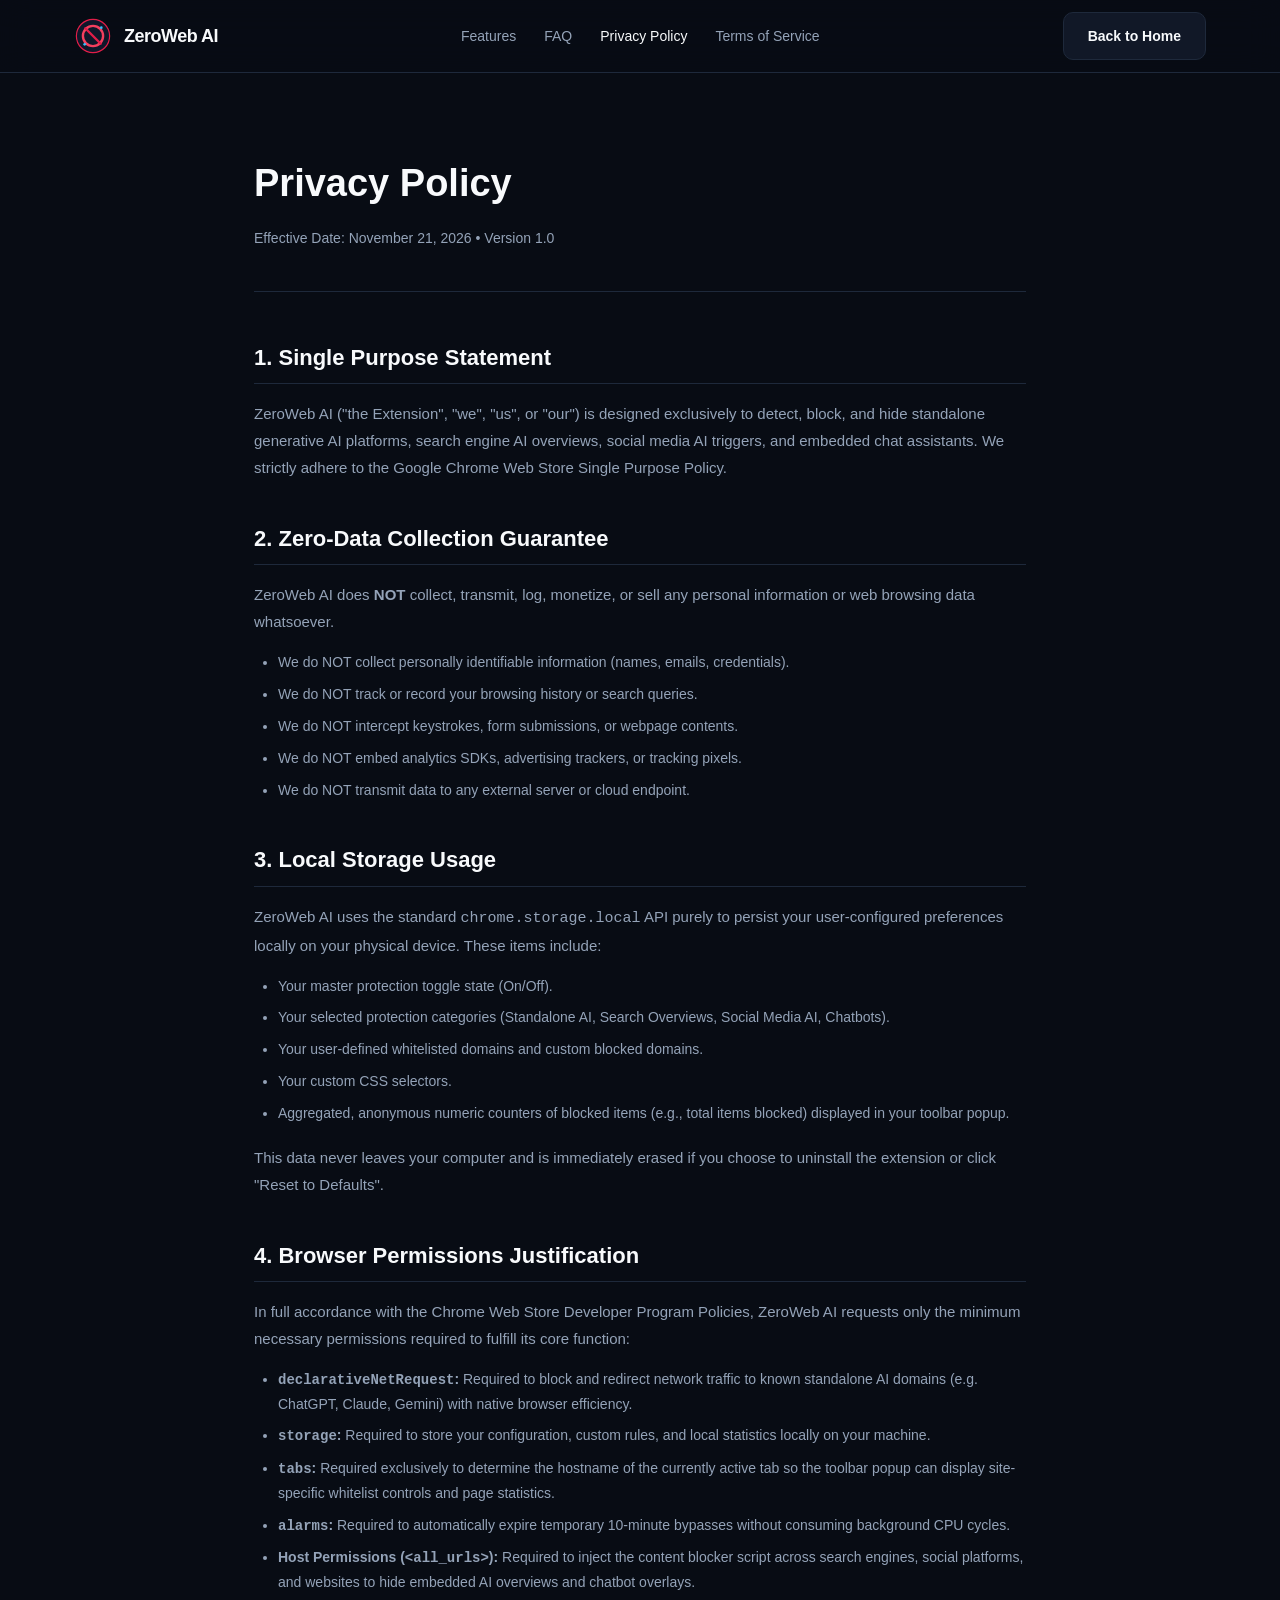
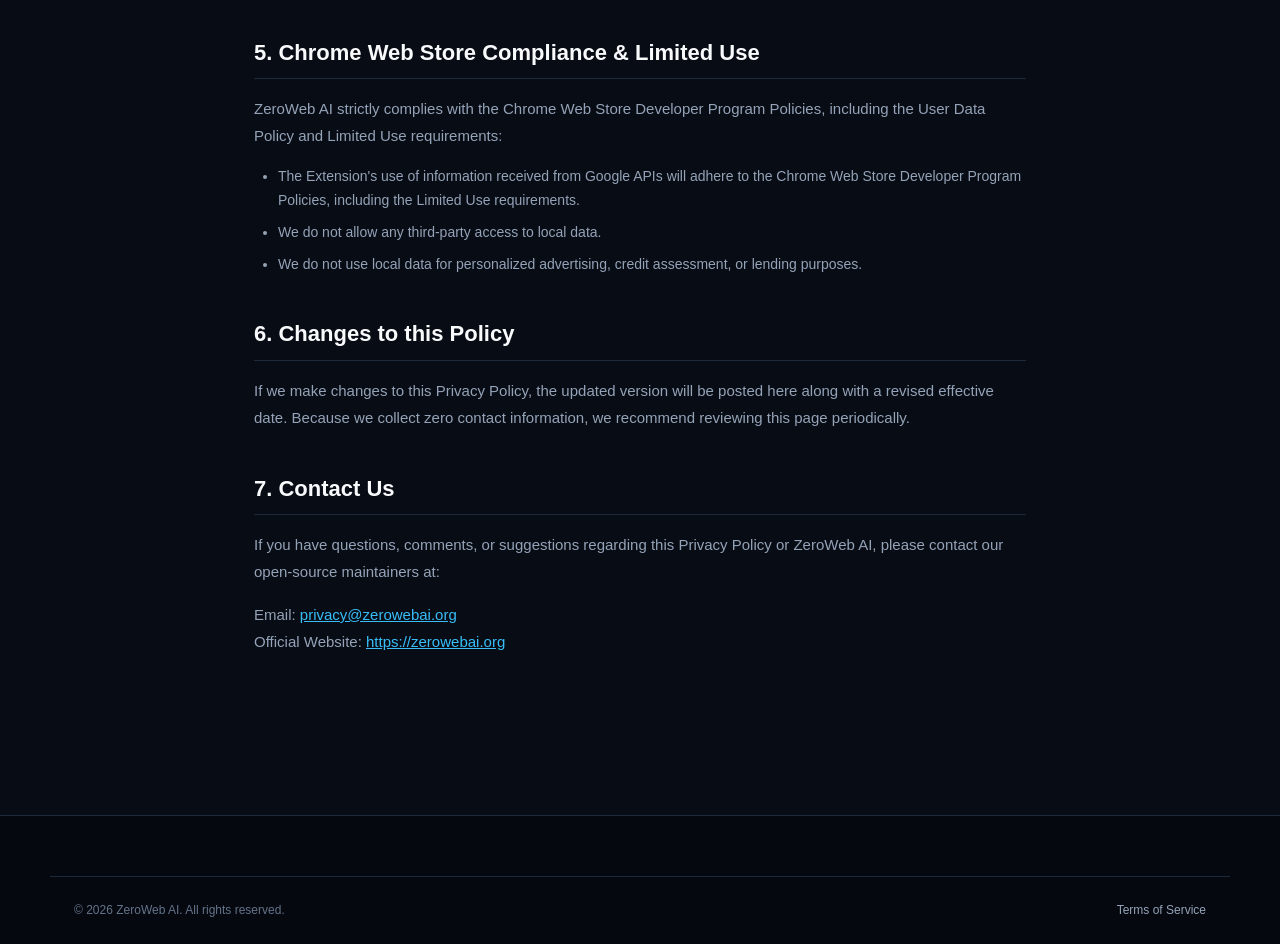
==== website/privacy.html @ 83c86792 "feat: complete initial production-ready build of ZeroWeb AI extension and website" ====
<!DOCTYPE html>
<html lang="en">
<head>
  <meta charset="UTF-8">
  <meta name="viewport" content="width=device-width, initial-scale=1.0">
  <title>Privacy Policy - ZeroWeb AI</title>
  <meta name="description" content="Privacy Policy for ZeroWeb AI Chrome Extension. Strict Zero-Data Collection and Chrome Web Store Compliance.">
  <link rel="icon" type="image/x-icon" href="favicon.ico">
  <link rel="stylesheet" href="styles.css">
</head>
<body>
  <!-- Header -->
  <header class="site-header">
    <div class="container nav-wrap">
      <a href="index.html" class="brand">
        <svg xmlns="http://www.w3.org/2000/svg" viewBox="0 0 128 128" width="36" height="36" class="brand-logo">
          <circle cx="64" cy="64" r="56" fill="#0F172A" stroke="#E11D48" stroke-width="4" />
          <circle cx="64" cy="64" r="34" fill="none" stroke="#F43F5E" stroke-width="8" />
          <line x1="38" y1="38" x2="90" y2="90" stroke="#E11D48" stroke-width="8" stroke-linecap="round" />
          <circle cx="92" cy="36" r="4.5" fill="#38BDF8" />
          <circle cx="36" cy="92" r="4.5" fill="#38BDF8" />
        </svg>
        <span class="brand-title">ZeroWeb AI</span>
      </a>
      <nav class="nav-links">
        <a href="index.html#features">Features</a>
        <a href="index.html#faq">FAQ</a>
        <a href="privacy.html" style="color: var(--text-main);">Privacy Policy</a>
        <a href="terms.html">Terms of Service</a>
      </nav>
      <a href="index.html" class="btn btn-secondary">Back to Home</a>
    </div>
  </header>

  <!-- Legal Body -->
  <main class="legal-page">
    <div class="container legal-content">
      <div class="legal-header">
        <h1>Privacy Policy</h1>
        <p class="effective-date">Effective Date: November 21, 2026 &bull; Version 1.0</p>
      </div>

      <section>
        <h2>1. Single Purpose Statement</h2>
        <p>
          ZeroWeb AI ("the Extension", "we", "us", or "our") is designed exclusively to detect, block, and hide standalone generative AI platforms, search engine AI overviews, social media AI triggers, and embedded chat assistants. We strictly adhere to the Google Chrome Web Store Single Purpose Policy.
        </p>
      </section>

      <section>
        <h2>2. Zero-Data Collection Guarantee</h2>
        <p>
          ZeroWeb AI does <strong>NOT</strong> collect, transmit, log, monetize, or sell any personal information or web browsing data whatsoever.
        </p>
        <ul>
          <li>We do NOT collect personally identifiable information (names, emails, credentials).</li>
          <li>We do NOT track or record your browsing history or search queries.</li>
          <li>We do NOT intercept keystrokes, form submissions, or webpage contents.</li>
          <li>We do NOT embed analytics SDKs, advertising trackers, or tracking pixels.</li>
          <li>We do NOT transmit data to any external server or cloud endpoint.</li>
        </ul>
      </section>

      <section>
        <h2>3. Local Storage Usage</h2>
        <p>
          ZeroWeb AI uses the standard <code>chrome.storage.local</code> API purely to persist your user-configured preferences locally on your physical device. These items include:
        </p>
        <ul>
          <li>Your master protection toggle state (On/Off).</li>
          <li>Your selected protection categories (Standalone AI, Search Overviews, Social Media AI, Chatbots).</li>
          <li>Your user-defined whitelisted domains and custom blocked domains.</li>
          <li>Your custom CSS selectors.</li>
          <li>Aggregated, anonymous numeric counters of blocked items (e.g., total items blocked) displayed in your toolbar popup.</li>
        </ul>
        <p>
          This data never leaves your computer and is immediately erased if you choose to uninstall the extension or click "Reset to Defaults".
        </p>
      </section>

      <section>
        <h2>4. Browser Permissions Justification</h2>
        <p>
          In full accordance with the Chrome Web Store Developer Program Policies, ZeroWeb AI requests only the minimum necessary permissions required to fulfill its core function:
        </p>
        <ul>
          <li>
            <strong><code>declarativeNetRequest</code>:</strong> Required to block and redirect network traffic to known standalone AI domains (e.g. ChatGPT, Claude, Gemini) with native browser efficiency.
          </li>
          <li>
            <strong><code>storage</code>:</strong> Required to store your configuration, custom rules, and local statistics locally on your machine.
          </li>
          <li>
            <strong><code>tabs</code>:</strong> Required exclusively to determine the hostname of the currently active tab so the toolbar popup can display site-specific whitelist controls and page statistics.
          </li>
          <li>
            <strong><code>alarms</code>:</strong> Required to automatically expire temporary 10-minute bypasses without consuming background CPU cycles.
          </li>
          <li>
            <strong>Host Permissions (<code>&lt;all_urls&gt;</code>):</strong> Required to inject the content blocker script across search engines, social platforms, and websites to hide embedded AI overviews and chatbot overlays.
          </li>
        </ul>
      </section>

      <section>
        <h2>5. Chrome Web Store Compliance & Limited Use</h2>
        <p>
          ZeroWeb AI strictly complies with the Chrome Web Store Developer Program Policies, including the User Data Policy and Limited Use requirements:
        </p>
        <ul>
          <li>The Extension's use of information received from Google APIs will adhere to the Chrome Web Store Developer Program Policies, including the Limited Use requirements.</li>
          <li>We do not allow any third-party access to local data.</li>
          <li>We do not use local data for personalized advertising, credit assessment, or lending purposes.</li>
        </ul>
      </section>

      <section>
        <h2>6. Changes to this Policy</h2>
        <p>
          If we make changes to this Privacy Policy, the updated version will be posted here along with a revised effective date. Because we collect zero contact information, we recommend reviewing this page periodically.
        </p>
      </section>

      <section>
        <h2>7. Contact Us</h2>
        <p>
          If you have questions, comments, or suggestions regarding this Privacy Policy or ZeroWeb AI, please contact our open-source maintainers at:
        </p>
        <p>
          Email: <a href="mailto:privacy@zerowebai.org" style="color: var(--cyan);">privacy@zerowebai.org</a><br>
          Official Website: <a href="index.html" style="color: var(--cyan);">https://zerowebai.org</a>
        </p>
      </section>
    </div>
  </main>

  <!-- Footer -->
  <footer class="site-footer">
    <div class="container footer-bottom">
      <span>&copy; 2026 ZeroWeb AI. All rights reserved.</span>
      <span><a href="terms.html" style="color: var(--text-muted); text-decoration: none;">Terms of Service</a></span>
    </div>
  </footer>
</body>
</html>
---- website/styles.css ----
/* ==========================================================================
   ZeroWeb AI - Promotional & Legal Static Website Stylesheet
   Modern, responsive, typography-rich dark aesthetic
   ========================================================================== */

:root {
  --bg-page: #080c14;
  --bg-surface: #0f172a;
  --bg-card: #111827;
  --bg-card-hover: #1e293b;
  --border: #1e293b;
  --border-highlight: #334155;
  --text-main: #f8fafc;
  --text-muted: #94a3b8;
  --text-dim: #64748b;
  --primary: #e11d48;
  --primary-hover: #f43f5e;
  --primary-glow: rgba(225, 29, 72, 0.25);
  --cyan: #38bdf8;
  --emerald: #10b981;
  --purple: #818cf8;
}

* {
  box-sizing: border-box;
  margin: 0;
  padding: 0;
}

html {
  scroll-behavior: smooth;
  font-family: -apple-system, BlinkMacSystemFont, "Segoe UI", Roboto, Oxygen, Ubuntu, Cantarell, sans-serif;
  background-color: var(--bg-page);
  color: var(--text-main);
  line-height: 1.6;
}

body {
  overflow-x: hidden;
}

/* Container */
.container {
  max-width: 1180px;
  margin: 0 auto;
  padding: 0 24px;
}

/* Header & Nav */
.site-header {
  position: sticky;
  top: 0;
  z-index: 100;
  background: rgba(8, 12, 20, 0.8);
  backdrop-filter: blur(16px);
  border-bottom: 1px solid var(--border);
}

.nav-wrap {
  display: flex;
  justify-content: space-between;
  align-items: center;
  height: 72px;
}

.brand {
  display: flex;
  align-items: center;
  gap: 12px;
  text-decoration: none;
}

.brand-logo {
  width: 38px;
  height: 38px;
  border-radius: 8px;
}

.brand-title {
  font-size: 18px;
  font-weight: 800;
  color: var(--text-main);
  letter-spacing: -0.5px;
}

.nav-links {
  display: flex;
  align-items: center;
  gap: 28px;
}

.nav-links a {
  color: var(--text-muted);
  text-decoration: none;
  font-size: 14px;
  font-weight: 500;
  transition: color 0.2s ease;
}

.nav-links a:hover {
  color: var(--text-main);
}

/* Buttons */
.btn {
  display: inline-flex;
  align-items: center;
  justify-content: center;
  gap: 8px;
  padding: 12px 24px;
  border-radius: 10px;
  font-size: 14px;
  font-weight: 600;
  text-decoration: none;
  cursor: pointer;
  border: none;
  transition: all 0.2s ease;
}

.btn-primary {
  background: var(--primary);
  color: #ffffff;
  box-shadow: 0 0 20px var(--primary-glow);
}

.btn-primary:hover {
  background: var(--primary-hover);
  transform: translateY(-1px);
  box-shadow: 0 0 28px rgba(225, 29, 72, 0.45);
}

.btn-secondary {
  background: var(--bg-card);
  color: var(--text-main);
  border: 1px solid var(--border);
}

.btn-secondary:hover {
  background: var(--bg-card-hover);
  border-color: var(--border-highlight);
}

/* Hero Section */
.hero {
  padding: 90px 0 60px;
  text-align: center;
  position: relative;
}

.hero-badge {
  display: inline-flex;
  align-items: center;
  gap: 8px;
  background: rgba(225, 29, 72, 0.1);
  border: 1px solid rgba(225, 29, 72, 0.3);
  color: var(--primary-hover);
  font-size: 12px;
  font-weight: 700;
  text-transform: uppercase;
  letter-spacing: 0.8px;
  padding: 6px 16px;
  border-radius: 20px;
  margin-bottom: 24px;
}

.hero h1 {
  font-size: clamp(36px, 5.5vw, 64px);
  font-weight: 900;
  letter-spacing: -1.5px;
  line-height: 1.15;
  margin-bottom: 24px;
}

.hero h1 .highlight {
  background: linear-gradient(135deg, #f43f5e 0%, #fb7185 50%, #38bdf8 100%);
  -webkit-background-clip: text;
  -webkit-text-fill-color: transparent;
}

.hero-subtitle {
  font-size: 18px;
  color: var(--text-muted);
  max-width: 680px;
  margin: 0 auto 36px;
  line-height: 1.6;
}

.hero-cta {
  display: flex;
  justify-content: center;
  gap: 16px;
  margin-bottom: 56px;
  flex-wrap: wrap;
}

/* Interactive Demo Showcase */
.demo-preview {
  background: var(--bg-surface);
  border: 1px solid var(--border);
  border-radius: 16px;
  padding: 24px;
  box-shadow: 0 25px 50px -12px rgba(0, 0, 0, 0.8);
  max-width: 900px;
  margin: 0 auto;
}

.demo-bar {
  display: flex;
  justify-content: space-between;
  align-items: center;
  padding-bottom: 16px;
  border-bottom: 1px solid var(--border);
  margin-bottom: 20px;
}

.demo-title {
  font-size: 13px;
  font-weight: 600;
  color: var(--text-muted);
  display: flex;
  align-items: center;
  gap: 8px;
}

.demo-toggle-switch {
  display: flex;
  align-items: center;
  gap: 12px;
  background: var(--bg-card);
  padding: 6px 14px;
  border-radius: 20px;
  border: 1px solid var(--border);
}

.demo-switch-label {
  font-size: 12px;
  font-weight: 600;
}

/* Mock Search Engine Page */
.mock-search-engine {
  text-align: left;
  background: #0b0f19;
  border: 1px solid var(--border);
  border-radius: 12px;
  padding: 20px;
}

.mock-search-input {
  background: #1e293b;
  border-radius: 24px;
  padding: 10px 18px;
  color: #cbd5e1;
  font-size: 13px;
  margin-bottom: 20px;
  display: flex;
  align-items: center;
  gap: 10px;
}

.mock-ai-overview {
  background: linear-gradient(135deg, rgba(225, 29, 72, 0.1) 0%, rgba(56, 189, 248, 0.1) 100%);
  border: 1px solid rgba(225, 29, 72, 0.3);
  border-radius: 10px;
  padding: 16px;
  margin-bottom: 20px;
  transition: all 0.3s ease;
}

.mock-ai-header {
  display: flex;
  align-items: center;
  gap: 8px;
  font-size: 13px;
  font-weight: 700;
  color: var(--cyan);
  margin-bottom: 8px;
}

.mock-ai-content {
  font-size: 12px;
  color: #cbd5e1;
  line-height: 1.5;
}

.mock-result {
  margin-bottom: 18px;
}

.mock-result-link {
  font-size: 11px;
  color: #64748b;
  margin-bottom: 2px;
}

.mock-result-title {
  font-size: 16px;
  font-weight: 600;
  color: var(--cyan);
  margin-bottom: 4px;
}

.mock-result-snippet {
  font-size: 13px;
  color: var(--text-muted);
}

/* Features Section */
.features-section {
  padding: 100px 0;
}

.section-header {
  text-align: center;
  max-width: 680px;
  margin: 0 auto 56px;
}

.section-tag {
  color: var(--primary);
  font-size: 12px;
  font-weight: 700;
  text-transform: uppercase;
  letter-spacing: 0.8px;
  margin-bottom: 8px;
  display: block;
}

.section-header h2 {
  font-size: 36px;
  font-weight: 800;
  letter-spacing: -0.8px;
  margin-bottom: 16px;
}

.section-header p {
  color: var(--text-muted);
  font-size: 16px;
}

.features-grid {
  display: grid;
  grid-template-columns: repeat(auto-fit, minmax(260px, 1fr));
  gap: 24px;
}

.feature-card {
  background: var(--bg-card);
  border: 1px solid var(--border);
  border-radius: 14px;
  padding: 28px;
  transition: transform 0.2s ease, border-color 0.2s ease;
}

.feature-card:hover {
  transform: translateY(-4px);
  border-color: var(--border-highlight);
}

.feature-icon {
  font-size: 32px;
  margin-bottom: 16px;
  display: inline-block;
}

.feature-card h3 {
  font-size: 18px;
  font-weight: 700;
  margin-bottom: 10px;
  color: var(--text-main);
}

.feature-card p {
  font-size: 14px;
  color: var(--text-muted);
  line-height: 1.6;
}

/* Comparison Section */
.comparison-section {
  padding: 80px 0;
  background: var(--bg-surface);
  border-top: 1px solid var(--border);
  border-bottom: 1px solid var(--border);
}

.comparison-table {
  width: 100%;
  border-collapse: collapse;
  margin-top: 36px;
  background: var(--bg-card);
  border-radius: 12px;
  overflow: hidden;
  border: 1px solid var(--border);
}

.comparison-table th,
.comparison-table td {
  padding: 16px 20px;
  text-align: left;
  border-bottom: 1px solid var(--border);
  font-size: 14px;
}

.comparison-table th {
  background: #0b0f19;
  font-weight: 700;
  color: var(--text-main);
}

.comparison-table tr:last-child td {
  border-bottom: none;
}

.check { color: var(--emerald); font-weight: bold; }
.cross { color: #f43f5e; font-weight: bold; }

/* FAQ Section */
.faq-section {
  padding: 100px 0;
}

.faq-grid {
  max-width: 760px;
  margin: 0 auto;
  display: flex;
  flex-direction: column;
  gap: 16px;
}

.faq-item {
  background: var(--bg-card);
  border: 1px solid var(--border);
  border-radius: 12px;
  padding: 20px 24px;
}

.faq-item h4 {
  font-size: 16px;
  font-weight: 600;
  margin-bottom: 8px;
  color: var(--text-main);
}

.faq-item p {
  font-size: 14px;
  color: var(--text-muted);
  line-height: 1.6;
}

/* Legal Pages Styling (Privacy & Terms) */
.legal-page {
  padding: 80px 0 120px;
}

.legal-header {
  margin-bottom: 48px;
  padding-bottom: 24px;
  border-bottom: 1px solid var(--border);
}

.legal-header h1 {
  font-size: 38px;
  font-weight: 800;
  margin-bottom: 12px;
}

.legal-header .effective-date {
  font-size: 14px;
  color: var(--text-muted);
}

.legal-content {
  max-width: 820px;
}

.legal-content section {
  margin-bottom: 40px;
}

.legal-content h2 {
  font-size: 22px;
  font-weight: 700;
  margin-bottom: 16px;
  color: var(--text-main);
  border-bottom: 1px solid var(--border);
  padding-bottom: 8px;
}

.legal-content p {
  font-size: 15px;
  color: var(--text-muted);
  line-height: 1.8;
  margin-bottom: 16px;
}

.legal-content ul {
  margin-left: 24px;
  margin-bottom: 18px;
}

.legal-content li {
  font-size: 14px;
  color: var(--text-muted);
  line-height: 1.7;
  margin-bottom: 8px;
}

/* Footer */
.site-footer {
  border-top: 1px solid var(--border);
  padding: 60px 0 30px;
  background: #05080e;
}

.footer-grid {
  display: grid;
  grid-template-columns: 2fr 1fr 1fr;
  gap: 40px;
  margin-bottom: 40px;
}

.footer-desc {
  font-size: 13px;
  color: var(--text-dim);
  max-width: 320px;
  margin-top: 12px;
}

.footer-col h5 {
  font-size: 14px;
  font-weight: 700;
  color: var(--text-main);
  margin-bottom: 16px;
}

.footer-col ul {
  list-style: none;
  display: flex;
  flex-direction: column;
  gap: 10px;
}

.footer-col a {
  font-size: 13px;
  color: var(--text-muted);
  text-decoration: none;
  transition: color 0.2s;
}

.footer-col a:hover {
  color: var(--text-main);
}

.footer-bottom {
  border-top: 1px solid var(--border);
  padding-top: 24px;
  display: flex;
  justify-content: space-between;
  font-size: 12px;
  color: var(--text-dim);
  flex-wrap: wrap;
  gap: 12px;
}

/* Responsive */
@media (max-width: 768px) {
  .nav-links {
    display: none;
  }
  .footer-grid {
    grid-template-columns: 1fr;
  }
  .demo-preview {
    padding: 14px;
  }
}
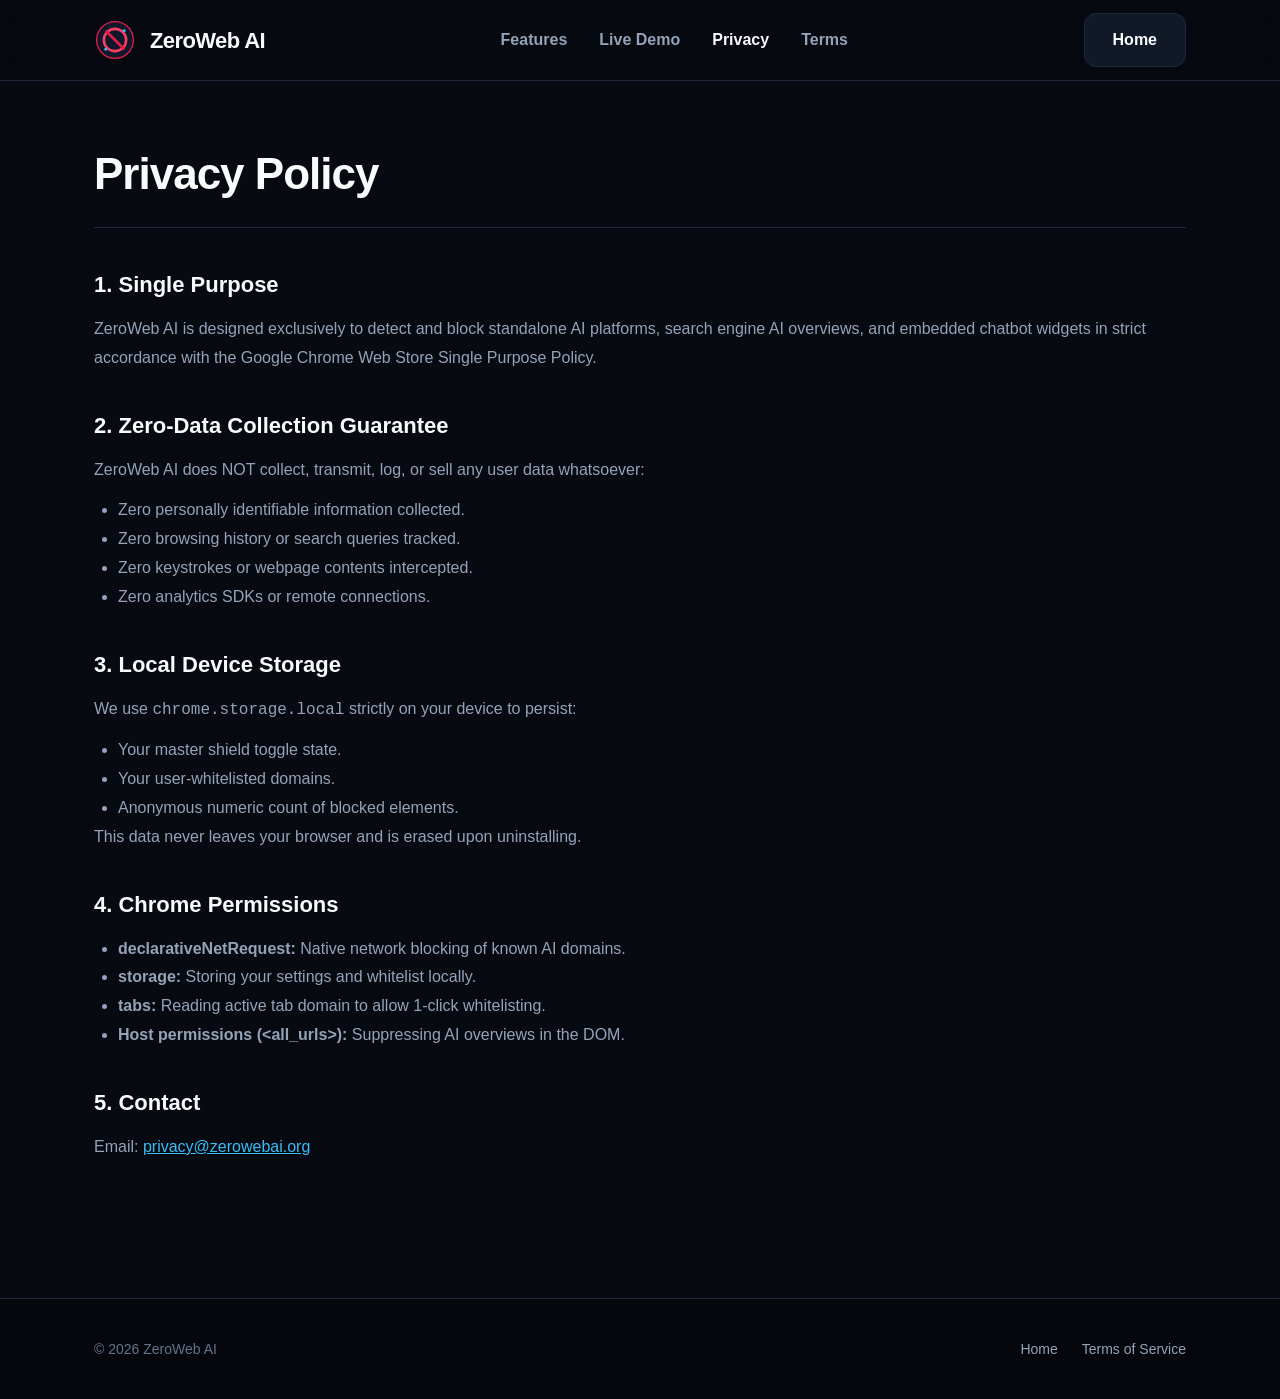
==== commit b1261ec8: "style: minimalist web with big bold typography and no subtitles" ====
--- a/website/privacy.html
+++ b/website/privacy.html
@@ -3,7 +3,7 @@
 <head>
   <meta charset="UTF-8">
   <meta name="viewport" content="width=device-width, initial-scale=1.0">
-  <title>Privacy Policy - ZeroWeb AI</title>
+  <title>Privacy Policy &mdash; ZeroWeb AI</title>
   <meta name="description" content="Privacy Policy for ZeroWeb AI Chrome Extension. Strict Zero-Data Collection and Chrome Web Store Compliance.">
   <link rel="icon" type="image/x-icon" href="favicon.ico">
   <link rel="stylesheet" href="styles.css">
@@ -13,7 +13,7 @@
   <header class="site-header">
     <div class="container nav-wrap">
       <a href="index.html" class="brand">
-        <svg xmlns="http://www.w3.org/2000/svg" viewBox="0 0 128 128" width="36" height="36" class="brand-logo">
+        <svg xmlns="http://www.w3.org/2000/svg" viewBox="0 0 128 128" width="40" height="40" class="brand-logo">
           <circle cx="64" cy="64" r="56" fill="#0F172A" stroke="#E11D48" stroke-width="4" />
           <circle cx="64" cy="64" r="34" fill="none" stroke="#F43F5E" stroke-width="8" />
           <line x1="38" y1="38" x2="90" y2="90" stroke="#E11D48" stroke-width="8" stroke-linecap="round" />
@@ -24,11 +24,11 @@
       </a>
       <nav class="nav-links">
         <a href="index.html#features">Features</a>
-        <a href="index.html#faq">FAQ</a>
-        <a href="privacy.html" style="color: var(--text-main);">Privacy Policy</a>
-        <a href="terms.html">Terms of Service</a>
+        <a href="index.html#demo">Live Demo</a>
+        <a href="privacy.html" style="color: var(--text-main);">Privacy</a>
+        <a href="terms.html">Terms</a>
       </nav>
-      <a href="index.html" class="btn btn-secondary">Back to Home</a>
+      <a href="index.html" class="btn btn-secondary">Home</a>
     </div>
   </header>
 
@@ -37,108 +37,70 @@
     <div class="container legal-content">
       <div class="legal-header">
         <h1>Privacy Policy</h1>
-        <p class="effective-date">Effective Date: November 21, 2026 &bull; Version 1.0</p>
       </div>
 
       <section>
-        <h2>1. Single Purpose Statement</h2>
+        <h2>1. Single Purpose</h2>
         <p>
-          ZeroWeb AI ("the Extension", "we", "us", or "our") is designed exclusively to detect, block, and hide standalone generative AI platforms, search engine AI overviews, social media AI triggers, and embedded chat assistants. We strictly adhere to the Google Chrome Web Store Single Purpose Policy.
+          ZeroWeb AI is designed exclusively to detect and block standalone AI platforms, search engine AI overviews, and embedded chatbot widgets in strict accordance with the Google Chrome Web Store Single Purpose Policy.
         </p>
       </section>
 
       <section>
         <h2>2. Zero-Data Collection Guarantee</h2>
         <p>
-          ZeroWeb AI does <strong>NOT</strong> collect, transmit, log, monetize, or sell any personal information or web browsing data whatsoever.
+          ZeroWeb AI does NOT collect, transmit, log, or sell any user data whatsoever:
         </p>
         <ul>
-          <li>We do NOT collect personally identifiable information (names, emails, credentials).</li>
-          <li>We do NOT track or record your browsing history or search queries.</li>
-          <li>We do NOT intercept keystrokes, form submissions, or webpage contents.</li>
-          <li>We do NOT embed analytics SDKs, advertising trackers, or tracking pixels.</li>
-          <li>We do NOT transmit data to any external server or cloud endpoint.</li>
+          <li>Zero personally identifiable information collected.</li>
+          <li>Zero browsing history or search queries tracked.</li>
+          <li>Zero keystrokes or webpage contents intercepted.</li>
+          <li>Zero analytics SDKs or remote connections.</li>
         </ul>
       </section>
 
       <section>
-        <h2>3. Local Storage Usage</h2>
+        <h2>3. Local Device Storage</h2>
         <p>
-          ZeroWeb AI uses the standard <code>chrome.storage.local</code> API purely to persist your user-configured preferences locally on your physical device. These items include:
+          We use <code>chrome.storage.local</code> strictly on your device to persist:
         </p>
         <ul>
-          <li>Your master protection toggle state (On/Off).</li>
-          <li>Your selected protection categories (Standalone AI, Search Overviews, Social Media AI, Chatbots).</li>
-          <li>Your user-defined whitelisted domains and custom blocked domains.</li>
-          <li>Your custom CSS selectors.</li>
-          <li>Aggregated, anonymous numeric counters of blocked items (e.g., total items blocked) displayed in your toolbar popup.</li>
+          <li>Your master shield toggle state.</li>
+          <li>Your user-whitelisted domains.</li>
+          <li>Anonymous numeric count of blocked elements.</li>
         </ul>
         <p>
-          This data never leaves your computer and is immediately erased if you choose to uninstall the extension or click "Reset to Defaults".
+          This data never leaves your browser and is erased upon uninstalling.
         </p>
       </section>
 
       <section>
-        <h2>4. Browser Permissions Justification</h2>
-        <p>
-          In full accordance with the Chrome Web Store Developer Program Policies, ZeroWeb AI requests only the minimum necessary permissions required to fulfill its core function:
-        </p>
+        <h2>4. Chrome Permissions</h2>
         <ul>
-          <li>
-            <strong><code>declarativeNetRequest</code>:</strong> Required to block and redirect network traffic to known standalone AI domains (e.g. ChatGPT, Claude, Gemini) with native browser efficiency.
-          </li>
-          <li>
-            <strong><code>storage</code>:</strong> Required to store your configuration, custom rules, and local statistics locally on your machine.
-          </li>
-          <li>
-            <strong><code>tabs</code>:</strong> Required exclusively to determine the hostname of the currently active tab so the toolbar popup can display site-specific whitelist controls and page statistics.
-          </li>
-          <li>
-            <strong><code>alarms</code>:</strong> Required to automatically expire temporary 10-minute bypasses without consuming background CPU cycles.
-          </li>
-          <li>
-            <strong>Host Permissions (<code>&lt;all_urls&gt;</code>):</strong> Required to inject the content blocker script across search engines, social platforms, and websites to hide embedded AI overviews and chatbot overlays.
-          </li>
+          <li><strong>declarativeNetRequest:</strong> Native network blocking of known AI domains.</li>
+          <li><strong>storage:</strong> Storing your settings and whitelist locally.</li>
+          <li><strong>tabs:</strong> Reading active tab domain to allow 1-click whitelisting.</li>
+          <li><strong>Host permissions (&lt;all_urls&gt;):</strong> Suppressing AI overviews in the DOM.</li>
         </ul>
       </section>
 
       <section>
-        <h2>5. Chrome Web Store Compliance & Limited Use</h2>
+        <h2>5. Contact</h2>
         <p>
-          ZeroWeb AI strictly complies with the Chrome Web Store Developer Program Policies, including the User Data Policy and Limited Use requirements:
-        </p>
-        <ul>
-          <li>The Extension's use of information received from Google APIs will adhere to the Chrome Web Store Developer Program Policies, including the Limited Use requirements.</li>
-          <li>We do not allow any third-party access to local data.</li>
-          <li>We do not use local data for personalized advertising, credit assessment, or lending purposes.</li>
-        </ul>
-      </section>
-
-      <section>
-        <h2>6. Changes to this Policy</h2>
-        <p>
-          If we make changes to this Privacy Policy, the updated version will be posted here along with a revised effective date. Because we collect zero contact information, we recommend reviewing this page periodically.
-        </p>
-      </section>
-
-      <section>
-        <h2>7. Contact Us</h2>
-        <p>
-          If you have questions, comments, or suggestions regarding this Privacy Policy or ZeroWeb AI, please contact our open-source maintainers at:
-        </p>
-        <p>
-          Email: <a href="mailto:privacy@zerowebai.org" style="color: var(--cyan);">privacy@zerowebai.org</a><br>
-          Official Website: <a href="index.html" style="color: var(--cyan);">https://zerowebai.org</a>
+          Email: <a href="mailto:privacy@zerowebai.org" style="color: var(--cyan);">privacy@zerowebai.org</a>
         </p>
       </section>
     </div>
   </main>
 
-  <!-- Footer -->
+  <!-- Minimal Footer -->
   <footer class="site-footer">
-    <div class="container footer-bottom">
-      <span>&copy; 2026 ZeroWeb AI. All rights reserved.</span>
-      <span><a href="terms.html" style="color: var(--text-muted); text-decoration: none;">Terms of Service</a></span>
+    <div class="container footer-wrap">
+      <span class="footer-copy">&copy; 2026 ZeroWeb AI</span>
+      <div class="footer-links">
+        <a href="index.html">Home</a>
+        <a href="terms.html">Terms of Service</a>
+      </div>
     </div>
   </footer>
 </body>
--- a/website/styles.css
+++ b/website/styles.css
@@ -1,24 +1,21 @@
 /* ==========================================================================
-   ZeroWeb AI - Promotional & Legal Static Website Stylesheet
-   Modern, responsive, typography-rich dark aesthetic
+   ZeroWeb AI - Big Font, Minimalist Modern Stylesheet
+   Zero clutter, no subtitles, bold typography, high impact
    ========================================================================== */
 
 :root {
-  --bg-page: #080c14;
-  --bg-surface: #0f172a;
+  --bg-page: #070a10;
+  --bg-surface: #0d131f;
   --bg-card: #111827;
-  --bg-card-hover: #1e293b;
+  --bg-card-hover: #172133;
   --border: #1e293b;
-  --border-highlight: #334155;
+  --border-glow: rgba(225, 29, 72, 0.25);
   --text-main: #f8fafc;
   --text-muted: #94a3b8;
-  --text-dim: #64748b;
   --primary: #e11d48;
   --primary-hover: #f43f5e;
-  --primary-glow: rgba(225, 29, 72, 0.25);
   --cyan: #38bdf8;
   --emerald: #10b981;
-  --purple: #818cf8;
 }
 
 * {
@@ -32,27 +29,26 @@
   font-family: -apple-system, BlinkMacSystemFont, "Segoe UI", Roboto, Oxygen, Ubuntu, Cantarell, sans-serif;
   background-color: var(--bg-page);
   color: var(--text-main);
-  line-height: 1.6;
+  line-height: 1.5;
 }
 
 body {
   overflow-x: hidden;
 }
 
-/* Container */
 .container {
-  max-width: 1180px;
+  max-width: 1140px;
   margin: 0 auto;
   padding: 0 24px;
 }
 
-/* Header & Nav */
+/* Header */
 .site-header {
   position: sticky;
   top: 0;
   z-index: 100;
-  background: rgba(8, 12, 20, 0.8);
-  backdrop-filter: blur(16px);
+  background: rgba(7, 10, 16, 0.85);
+  backdrop-filter: blur(20px);
   border-bottom: 1px solid var(--border);
 }
 
@@ -60,40 +56,39 @@
   display: flex;
   justify-content: space-between;
   align-items: center;
-  height: 72px;
+  height: 80px;
 }
 
 .brand {
   display: flex;
   align-items: center;
-  gap: 12px;
+  gap: 14px;
   text-decoration: none;
 }
 
 .brand-logo {
-  width: 38px;
-  height: 38px;
-  border-radius: 8px;
+  width: 42px;
+  height: 42px;
 }
 
 .brand-title {
-  font-size: 18px;
+  font-size: 22px;
   font-weight: 800;
   color: var(--text-main);
-  letter-spacing: -0.5px;
+  letter-spacing: -0.6px;
 }
 
 .nav-links {
   display: flex;
   align-items: center;
-  gap: 28px;
+  gap: 32px;
 }
 
 .nav-links a {
   color: var(--text-muted);
   text-decoration: none;
-  font-size: 14px;
-  font-weight: 500;
+  font-size: 16px;
+  font-weight: 600;
   transition: color 0.2s ease;
 }
 
@@ -101,32 +96,38 @@
   color: var(--text-main);
 }
 
-/* Buttons */
+/* Big Buttons */
 .btn {
   display: inline-flex;
   align-items: center;
   justify-content: center;
-  gap: 8px;
-  padding: 12px 24px;
-  border-radius: 10px;
-  font-size: 14px;
-  font-weight: 600;
+  gap: 10px;
+  padding: 14px 28px;
+  border-radius: 12px;
+  font-size: 16px;
+  font-weight: 700;
   text-decoration: none;
   cursor: pointer;
   border: none;
   transition: all 0.2s ease;
 }
 
+.btn-large {
+  padding: 18px 40px;
+  font-size: 19px;
+  border-radius: 14px;
+}
+
 .btn-primary {
   background: var(--primary);
   color: #ffffff;
-  box-shadow: 0 0 20px var(--primary-glow);
+  box-shadow: 0 0 25px rgba(225, 29, 72, 0.35);
 }
 
 .btn-primary:hover {
   background: var(--primary-hover);
-  transform: translateY(-1px);
-  box-shadow: 0 0 28px rgba(225, 29, 72, 0.45);
+  transform: translateY(-2px);
+  box-shadow: 0 0 35px rgba(225, 29, 72, 0.55);
 }
 
 .btn-secondary {
@@ -137,59 +138,34 @@
 
 .btn-secondary:hover {
   background: var(--bg-card-hover);
-  border-color: var(--border-highlight);
+  border-color: #334155;
 }
 
 /* Hero Section */
 .hero {
-  padding: 90px 0 60px;
+  padding: 100px 0 70px;
   text-align: center;
-  position: relative;
-}
-
-.hero-badge {
-  display: inline-flex;
-  align-items: center;
-  gap: 8px;
-  background: rgba(225, 29, 72, 0.1);
-  border: 1px solid rgba(225, 29, 72, 0.3);
-  color: var(--primary-hover);
-  font-size: 12px;
-  font-weight: 700;
-  text-transform: uppercase;
-  letter-spacing: 0.8px;
-  padding: 6px 16px;
-  border-radius: 20px;
-  margin-bottom: 24px;
 }
 
 .hero h1 {
-  font-size: clamp(36px, 5.5vw, 64px);
+  font-size: clamp(52px, 8.5vw, 92px);
   font-weight: 900;
-  letter-spacing: -1.5px;
-  line-height: 1.15;
-  margin-bottom: 24px;
+  letter-spacing: -2.5px;
+  line-height: 1.08;
+  margin-bottom: 40px;
 }
 
 .hero h1 .highlight {
-  background: linear-gradient(135deg, #f43f5e 0%, #fb7185 50%, #38bdf8 100%);
+  background: linear-gradient(135deg, #f43f5e 0%, #fb7185 45%, #38bdf8 100%);
   -webkit-background-clip: text;
   -webkit-text-fill-color: transparent;
 }
 
-.hero-subtitle {
-  font-size: 18px;
-  color: var(--text-muted);
-  max-width: 680px;
-  margin: 0 auto 36px;
-  line-height: 1.6;
-}
-
-.hero-cta {
+.hero-actions {
   display: flex;
   justify-content: center;
-  gap: 16px;
-  margin-bottom: 56px;
+  gap: 20px;
+  margin-bottom: 64px;
   flex-wrap: wrap;
 }
 
@@ -197,10 +173,10 @@
 .demo-preview {
   background: var(--bg-surface);
   border: 1px solid var(--border);
-  border-radius: 16px;
-  padding: 24px;
-  box-shadow: 0 25px 50px -12px rgba(0, 0, 0, 0.8);
-  max-width: 900px;
+  border-radius: 20px;
+  padding: 28px;
+  box-shadow: 0 30px 60px -15px rgba(0, 0, 0, 0.85);
+  max-width: 940px;
   margin: 0 auto;
 }
 
@@ -208,370 +184,246 @@
   display: flex;
   justify-content: space-between;
   align-items: center;
-  padding-bottom: 16px;
+  padding-bottom: 20px;
   border-bottom: 1px solid var(--border);
-  margin-bottom: 20px;
+  margin-bottom: 24px;
 }
 
 .demo-title {
-  font-size: 13px;
-  font-weight: 600;
-  color: var(--text-muted);
-  display: flex;
-  align-items: center;
-  gap: 8px;
+  font-size: 16px;
+  font-weight: 700;
+  color: var(--text-main);
 }
 
 .demo-toggle-switch {
   display: flex;
   align-items: center;
-  gap: 12px;
+  gap: 14px;
   background: var(--bg-card);
-  padding: 6px 14px;
-  border-radius: 20px;
+  padding: 8px 18px;
+  border-radius: 30px;
   border: 1px solid var(--border);
 }
 
 .demo-switch-label {
-  font-size: 12px;
-  font-weight: 600;
-}
-
-/* Mock Search Engine Page */
+  font-size: 14px;
+  font-weight: 700;
+}
+
+/* Mock Search Engine */
 .mock-search-engine {
   text-align: left;
-  background: #0b0f19;
+  background: #090e17;
   border: 1px solid var(--border);
+  border-radius: 14px;
+  padding: 24px;
+}
+
+.mock-search-input {
+  background: #1e293b;
+  border-radius: 30px;
+  padding: 12px 22px;
+  color: #cbd5e1;
+  font-size: 15px;
+  font-weight: 500;
+  margin-bottom: 24px;
+  display: flex;
+  align-items: center;
+  gap: 12px;
+}
+
+.mock-ai-overview {
+  background: linear-gradient(135deg, rgba(225, 29, 72, 0.15) 0%, rgba(56, 189, 248, 0.12) 100%);
+  border: 1px solid rgba(225, 29, 72, 0.4);
   border-radius: 12px;
   padding: 20px;
-}
-
-.mock-search-input {
-  background: #1e293b;
-  border-radius: 24px;
-  padding: 10px 18px;
+  margin-bottom: 24px;
+}
+
+.mock-ai-header {
+  font-size: 15px;
+  font-weight: 800;
+  color: var(--cyan);
+  margin-bottom: 10px;
+}
+
+.mock-ai-content {
+  font-size: 14px;
   color: #cbd5e1;
-  font-size: 13px;
-  margin-bottom: 20px;
-  display: flex;
-  align-items: center;
-  gap: 10px;
-}
-
-.mock-ai-overview {
-  background: linear-gradient(135deg, rgba(225, 29, 72, 0.1) 0%, rgba(56, 189, 248, 0.1) 100%);
-  border: 1px solid rgba(225, 29, 72, 0.3);
-  border-radius: 10px;
-  padding: 16px;
-  margin-bottom: 20px;
-  transition: all 0.3s ease;
-}
-
-.mock-ai-header {
-  display: flex;
-  align-items: center;
-  gap: 8px;
-  font-size: 13px;
+  line-height: 1.6;
+}
+
+.mock-result {
+  margin-bottom: 22px;
+}
+
+.mock-result-link {
+  font-size: 12px;
+  color: #64748b;
+  margin-bottom: 3px;
+}
+
+.mock-result-title {
+  font-size: 18px;
   font-weight: 700;
   color: var(--cyan);
-  margin-bottom: 8px;
-}
-
-.mock-ai-content {
-  font-size: 12px;
-  color: #cbd5e1;
-  line-height: 1.5;
-}
-
-.mock-result {
-  margin-bottom: 18px;
-}
-
-.mock-result-link {
-  font-size: 11px;
-  color: #64748b;
-  margin-bottom: 2px;
-}
-
-.mock-result-title {
-  font-size: 16px;
-  font-weight: 600;
-  color: var(--cyan);
-  margin-bottom: 4px;
+  margin-bottom: 6px;
 }
 
 .mock-result-snippet {
-  font-size: 13px;
+  font-size: 14px;
   color: var(--text-muted);
-}
-
-/* Features Section */
+  line-height: 1.6;
+}
+
+/* Big Grid Features */
 .features-section {
-  padding: 100px 0;
-}
-
-.section-header {
+  padding: 90px 0;
+}
+
+.section-title-big {
+  font-size: clamp(36px, 5.5vw, 60px);
+  font-weight: 900;
+  letter-spacing: -1.5px;
   text-align: center;
-  max-width: 680px;
-  margin: 0 auto 56px;
-}
-
-.section-tag {
-  color: var(--primary);
-  font-size: 12px;
-  font-weight: 700;
-  text-transform: uppercase;
-  letter-spacing: 0.8px;
-  margin-bottom: 8px;
-  display: block;
-}
-
-.section-header h2 {
-  font-size: 36px;
-  font-weight: 800;
-  letter-spacing: -0.8px;
-  margin-bottom: 16px;
-}
-
-.section-header p {
-  color: var(--text-muted);
-  font-size: 16px;
+  margin-bottom: 50px;
 }
 
 .features-grid {
   display: grid;
-  grid-template-columns: repeat(auto-fit, minmax(260px, 1fr));
+  grid-template-columns: repeat(auto-fit, minmax(250px, 1fr));
   gap: 24px;
 }
 
 .feature-card {
   background: var(--bg-card);
   border: 1px solid var(--border);
-  border-radius: 14px;
-  padding: 28px;
+  border-radius: 18px;
+  padding: 36px 30px;
   transition: transform 0.2s ease, border-color 0.2s ease;
 }
 
 .feature-card:hover {
   transform: translateY(-4px);
-  border-color: var(--border-highlight);
+  border-color: #3b4252;
 }
 
 .feature-icon {
-  font-size: 32px;
-  margin-bottom: 16px;
+  font-size: 40px;
+  margin-bottom: 20px;
   display: inline-block;
 }
 
 .feature-card h3 {
-  font-size: 18px;
-  font-weight: 700;
-  margin-bottom: 10px;
-  color: var(--text-main);
+  font-size: 22px;
+  font-weight: 800;
+  letter-spacing: -0.5px;
+  color: var(--text-main);
+  margin-bottom: 12px;
 }
 
 .feature-card p {
-  font-size: 14px;
+  font-size: 16px;
   color: var(--text-muted);
   line-height: 1.6;
 }
 
-/* Comparison Section */
-.comparison-section {
-  padding: 80px 0;
-  background: var(--bg-surface);
+/* Call to Action Banner */
+.cta-banner {
+  padding: 100px 0;
+  text-align: center;
   border-top: 1px solid var(--border);
+}
+
+.cta-banner h2 {
+  font-size: clamp(38px, 6vw, 64px);
+  font-weight: 900;
+  letter-spacing: -1.5px;
+  margin-bottom: 36px;
+}
+
+/* Legal Pages */
+.legal-page {
+  padding: 60px 0 100px;
+}
+
+.legal-header {
+  margin-bottom: 40px;
+  padding-bottom: 20px;
   border-bottom: 1px solid var(--border);
 }
 
-.comparison-table {
-  width: 100%;
-  border-collapse: collapse;
-  margin-top: 36px;
-  background: var(--bg-card);
-  border-radius: 12px;
-  overflow: hidden;
-  border: 1px solid var(--border);
-}
-
-.comparison-table th,
-.comparison-table td {
-  padding: 16px 20px;
-  text-align: left;
-  border-bottom: 1px solid var(--border);
-  font-size: 14px;
-}
-
-.comparison-table th {
-  background: #0b0f19;
-  font-weight: 700;
-  color: var(--text-main);
-}
-
-.comparison-table tr:last-child td {
-  border-bottom: none;
-}
-
-.check { color: var(--emerald); font-weight: bold; }
-.cross { color: #f43f5e; font-weight: bold; }
-
-/* FAQ Section */
-.faq-section {
-  padding: 100px 0;
-}
-
-.faq-grid {
-  max-width: 760px;
-  margin: 0 auto;
-  display: flex;
-  flex-direction: column;
-  gap: 16px;
-}
-
-.faq-item {
-  background: var(--bg-card);
-  border: 1px solid var(--border);
-  border-radius: 12px;
-  padding: 20px 24px;
-}
-
-.faq-item h4 {
-  font-size: 16px;
-  font-weight: 600;
-  margin-bottom: 8px;
-  color: var(--text-main);
-}
-
-.faq-item p {
-  font-size: 14px;
-  color: var(--text-muted);
-  line-height: 1.6;
-}
-
-/* Legal Pages Styling (Privacy & Terms) */
-.legal-page {
-  padding: 80px 0 120px;
-}
-
-.legal-header {
-  margin-bottom: 48px;
-  padding-bottom: 24px;
-  border-bottom: 1px solid var(--border);
-}
-
 .legal-header h1 {
-  font-size: 38px;
-  font-weight: 800;
-  margin-bottom: 12px;
-}
-
-.legal-header .effective-date {
-  font-size: 14px;
-  color: var(--text-muted);
-}
-
-.legal-content {
-  max-width: 820px;
+  font-size: 44px;
+  font-weight: 900;
+  letter-spacing: -1px;
 }
 
 .legal-content section {
-  margin-bottom: 40px;
+  margin-bottom: 36px;
 }
 
 .legal-content h2 {
   font-size: 22px;
-  font-weight: 700;
-  margin-bottom: 16px;
-  color: var(--text-main);
-  border-bottom: 1px solid var(--border);
-  padding-bottom: 8px;
-}
-
-.legal-content p {
-  font-size: 15px;
+  font-weight: 800;
+  margin-bottom: 14px;
+}
+
+.legal-content p, .legal-content li {
+  font-size: 16px;
   color: var(--text-muted);
   line-height: 1.8;
-  margin-bottom: 16px;
 }
 
 .legal-content ul {
   margin-left: 24px;
-  margin-bottom: 18px;
-}
-
-.legal-content li {
-  font-size: 14px;
-  color: var(--text-muted);
-  line-height: 1.7;
-  margin-bottom: 8px;
+  margin-top: 12px;
 }
 
 /* Footer */
 .site-footer {
   border-top: 1px solid var(--border);
-  padding: 60px 0 30px;
-  background: #05080e;
-}
-
-.footer-grid {
-  display: grid;
-  grid-template-columns: 2fr 1fr 1fr;
-  gap: 40px;
-  margin-bottom: 40px;
-}
-
-.footer-desc {
-  font-size: 13px;
-  color: var(--text-dim);
-  max-width: 320px;
-  margin-top: 12px;
-}
-
-.footer-col h5 {
+  padding: 40px 0;
+  background: #05070c;
+}
+
+.footer-wrap {
+  display: flex;
+  justify-content: space-between;
+  align-items: center;
+  flex-wrap: wrap;
+  gap: 20px;
+}
+
+.footer-copy {
   font-size: 14px;
-  font-weight: 700;
-  color: var(--text-main);
-  margin-bottom: 16px;
-}
-
-.footer-col ul {
-  list-style: none;
-  display: flex;
-  flex-direction: column;
-  gap: 10px;
-}
-
-.footer-col a {
-  font-size: 13px;
+  color: #64748b;
+  font-weight: 500;
+}
+
+.footer-links {
+  display: flex;
+  gap: 24px;
+}
+
+.footer-links a {
+  font-size: 14px;
   color: var(--text-muted);
   text-decoration: none;
-  transition: color 0.2s;
-}
-
-.footer-col a:hover {
-  color: var(--text-main);
-}
-
-.footer-bottom {
-  border-top: 1px solid var(--border);
-  padding-top: 24px;
-  display: flex;
-  justify-content: space-between;
-  font-size: 12px;
-  color: var(--text-dim);
-  flex-wrap: wrap;
-  gap: 12px;
-}
-
-/* Responsive */
+}
+
+.footer-links a:hover {
+  color: var(--text-main);
+}
+
 @media (max-width: 768px) {
   .nav-links {
     display: none;
   }
-  .footer-grid {
-    grid-template-columns: 1fr;
+  .hero {
+    padding: 60px 0 40px;
   }
   .demo-preview {
-    padding: 14px;
+    padding: 16px;
   }
 }
